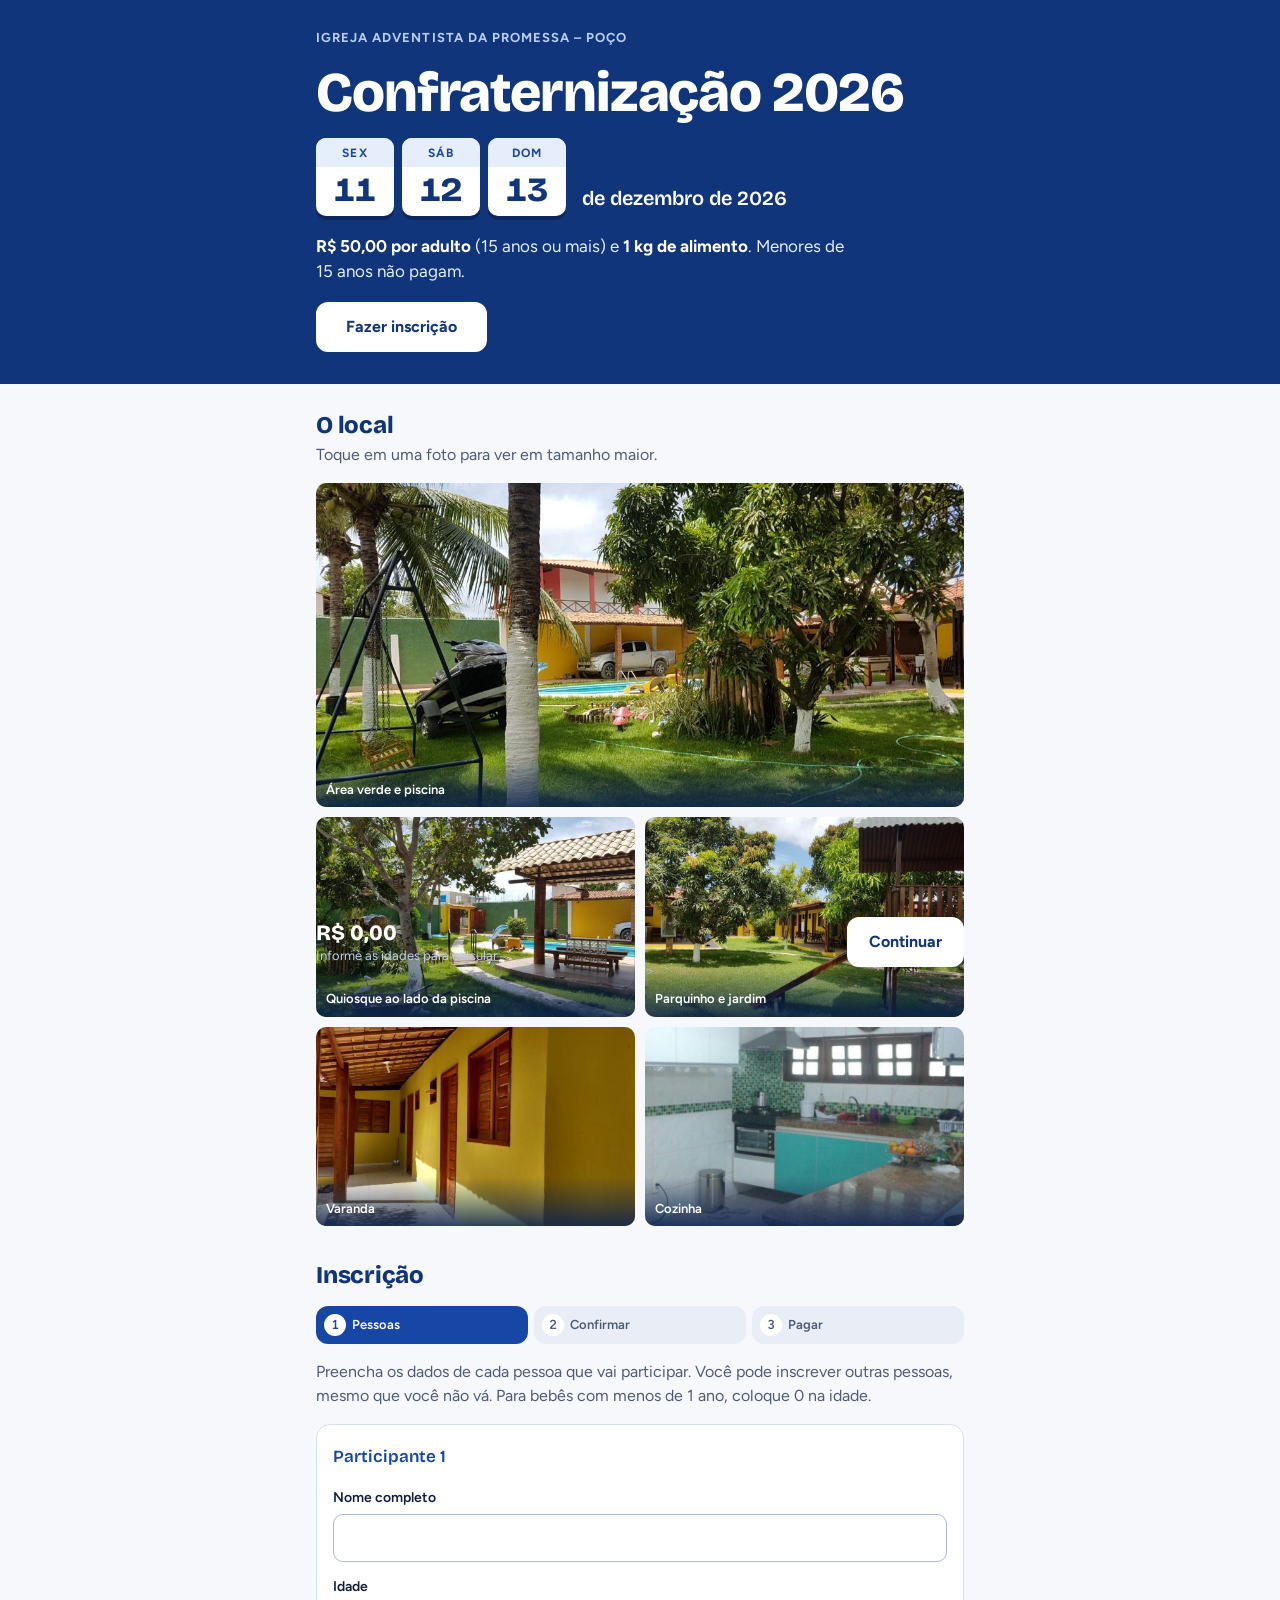
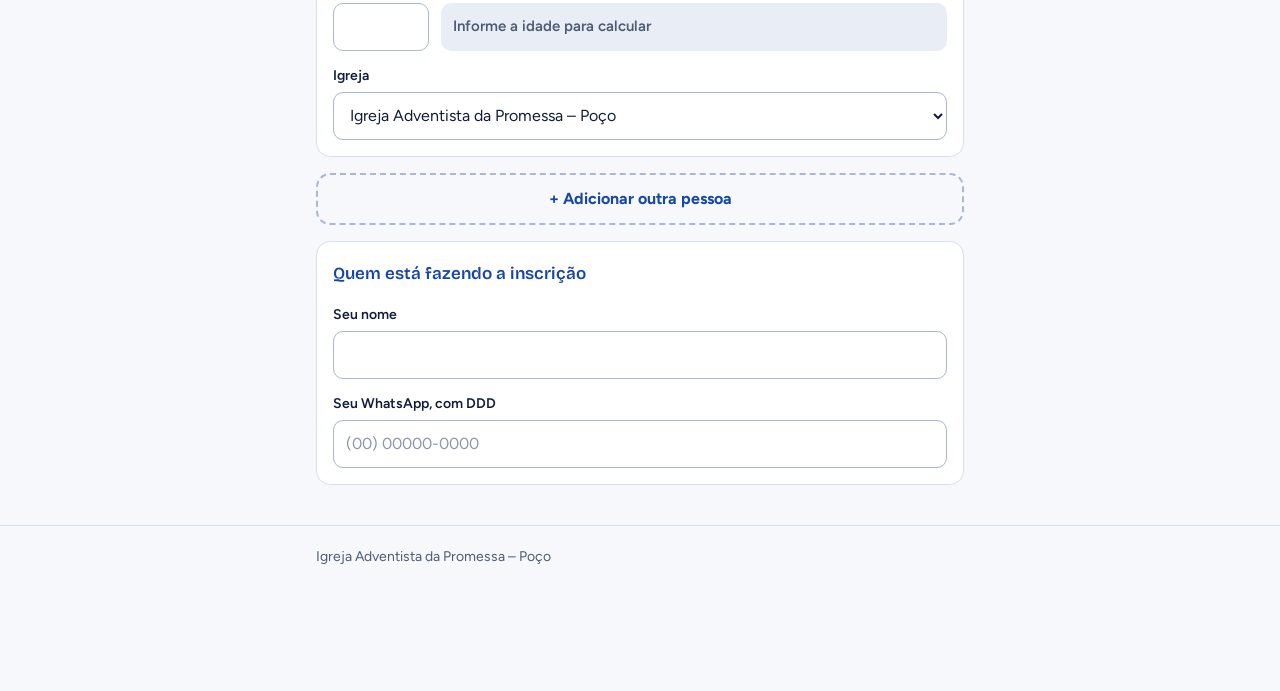
==== site/index.html @ a65f5012 "Página de inscrição da Confraternização 2026 (IAP Poço) Formulário em três etapas (pessoas, confirma" ====
<!doctype html>
<html lang="pt-BR">
<head>
  <meta charset="utf-8">
  <meta name="viewport" content="width=device-width, initial-scale=1, viewport-fit=cover">
  <meta name="format-detection" content="telephone=no">
  <title>Inscrição · Confraternização 2026 · IAP Poço</title>
  <meta name="description" content="Inscrição para a confraternização da Igreja Adventista da Promessa – Poço, nos dias 11, 12 e 13 de dezembro de 2026.">
  <meta property="og:title" content="Confraternização 2026 · IAP Poço">
  <meta property="og:description" content="11, 12 e 13 de dezembro. Faça aqui a sua inscrição e a da sua família.">
  <meta property="og:type" content="website">
  <meta name="theme-color" content="#10357a">
  <link rel="icon" href="data:image/svg+xml,%3Csvg xmlns='http://www.w3.org/2000/svg' viewBox='0 0 64 64'%3E%3Crect width='64' height='64' rx='14' fill='%2310357a'/%3E%3Crect x='14' y='17' width='36' height='33' rx='5' fill='%23fff'/%3E%3Crect x='14' y='17' width='36' height='10' rx='4' fill='%23b9cdf2'/%3E%3Crect x='22' y='11' width='5' height='11' rx='2.5' fill='%23fff'/%3E%3Crect x='37' y='11' width='5' height='11' rx='2.5' fill='%23fff'/%3E%3C/svg%3E">
  <link rel="preconnect" href="https://fonts.googleapis.com">
  <link rel="preconnect" href="https://fonts.gstatic.com" crossorigin>
  <link rel="stylesheet" href="https://fonts.googleapis.com/css2?family=Bricolage+Grotesque:opsz,wght@12..96,600;12..96,800&family=Figtree:wght@400;600;700&display=swap">
  <link rel="stylesheet" href="estilo.css">
</head>
<body>
  <header class="topo">
    <div class="dentro">
      <p class="topo-igreja" id="topo-igreja">Igreja Adventista da Promessa – Poço</p>
      <h1 id="topo-nome">Confraternização 2026</h1>
      <div class="datas">
        <ol class="dias" id="dias" aria-label="Dias do evento">
          <li class="dia"><span class="dia-semana">sex</span><span class="dia-numero">11</span></li>
          <li class="dia"><span class="dia-semana">sáb</span><span class="dia-numero">12</span></li>
          <li class="dia"><span class="dia-semana">dom</span><span class="dia-numero">13</span></li>
        </ol>
        <p class="datas-mes" id="datas-mes">de dezembro de 2026</p>
      </div>
      <p class="topo-local" id="topo-local" hidden></p>
      <p class="topo-regra" id="topo-regra">
        <strong>R$ 50,00 por adulto</strong> (15 anos ou mais) e <strong>1 kg de alimento</strong>.
        Menores de 15 anos não pagam.
      </p>
      <a class="botao" id="ir-inscricao" href="#inscricao">Fazer inscrição</a>
    </div>
  </header>

  <main class="dentro">
    <section class="secao" id="secao-fotos" aria-labelledby="titulo-fotos" hidden>
      <div class="secao-topo">
        <h2 class="secao-titulo" id="titulo-fotos">O local</h2>
        <p class="apoio">Toque em uma foto para ver em tamanho maior.</p>
      </div>
      <div class="fotos" id="fotos"></div>
    </section>

    <section class="secao" id="inscricao" aria-labelledby="titulo-inscricao">
      <h2 class="secao-titulo" id="titulo-inscricao" tabindex="-1">Inscrição</h2>

      <ol class="etapas" aria-label="Etapas da inscrição">
        <li id="etapa-ind-1" aria-current="step"><span class="num">1</span> Pessoas</li>
        <li id="etapa-ind-2"><span class="num">2</span> Confirmar</li>
        <li id="etapa-ind-3"><span class="num">3</span> Pagar</li>
      </ol>

      <!-- Etapa 1: quem vai -->
      <form id="etapa-1" class="secao" novalidate>
        <p class="apoio">
          Preencha os dados de cada pessoa que vai participar. Você pode inscrever outras pessoas,
          mesmo que você não vá. Para bebês com menos de 1 ano, coloque 0 na idade.
        </p>

        <ol class="pessoas" id="pessoas"></ol>

        <button type="button" class="adicionar" id="adicionar">+ Adicionar outra pessoa</button>

        <div class="pessoa" role="group" aria-labelledby="titulo-responsavel">
          <div class="pessoa-topo">
            <h3 class="pessoa-titulo" id="titulo-responsavel">Quem está fazendo a inscrição</h3>
          </div>
          <div class="campo">
            <label for="responsavel">Seu nome</label>
            <input id="responsavel" type="text" autocomplete="name" autocapitalize="words" maxlength="80" enterkeyhint="next">
            <p class="erro" id="responsavel-erro" hidden></p>
          </div>
          <div class="campo">
            <label for="telefone">Seu WhatsApp, com DDD</label>
            <input id="telefone" type="tel" inputmode="tel" autocomplete="tel-national" maxlength="16" placeholder="(00) 00000-0000" enterkeyhint="go">
            <p class="erro" id="telefone-erro" hidden></p>
          </div>
        </div>
      </form>

      <!-- Etapa 2: conferir e confirmar -->
      <div id="etapa-2" class="secao" hidden>
        <p class="apoio">Confira os dados. Depois de confirmar, aparece o Pix para o pagamento.</p>
        <div class="resumo">
          <ol id="resumo-lista"></ol>
          <div class="resumo-total">
            <span class="resumo-total-rotulo">Total a pagar</span>
            <span class="resumo-total-valor" id="resumo-total"></span>
            <span class="resumo-total-detalhe" id="resumo-total-detalhe"></span>
          </div>
        </div>
        <p class="resumo-contato" id="resumo-contato"></p>
        <p class="aviso aviso-erro" id="envio-erro" role="alert" hidden></p>
        <button type="button" class="botao botao-largo" id="confirmar">Confirmar inscrição</button>
        <div class="acoes">
          <button type="button" class="botao-texto" id="voltar">Voltar e corrigir</button>
        </div>
      </div>

      <!-- Etapa 3: pagamento -->
      <div id="etapa-3" class="secao" hidden>
        <div class="confirmado" role="status">
          <p class="confirmado-titulo">
            <svg viewBox="0 0 24 24" aria-hidden="true"><circle class="icone-fundo" cx="12" cy="12" r="12"/><path class="icone-traco" d="M7 12.5l3.2 3.2L17 9"/></svg>
            Inscrição recebida
          </p>
          <p class="confirmado-codigo">Código da inscrição <strong class="codigo-inscricao" id="codigo-inscricao"></strong></p>
          <p class="confirmado-texto" id="confirmado-texto"></p>
          <p class="confirmado-nota">Precisa corrigir algum dado? Fale com a organização e informe o código.</p>
        </div>

        <div class="pix" id="pix" hidden>
          <h3>Pagamento por Pix</h3>
          <p class="pix-valor" id="pix-valor"></p>

          <p class="aviso" id="pix-pendente" hidden>
            A chave Pix ainda não foi cadastrada nesta página. Combine o pagamento com a organização.
          </p>

          <div class="pix-corpo" id="pix-corpo">
            <div class="pix-copiar">
              <button type="button" class="botao botao-largo" id="copiar-codigo">Copiar código Pix</button>
              <p class="pix-dica">No app do seu banco, escolha <strong>Pix Copia e Cola</strong> e cole o código.</p>
              <p class="codigo" id="pix-codigo" aria-label="Código Pix copia e cola"></p>
            </div>
            <div class="pix-qr-bloco">
              <p class="pix-rotulo">
                <span class="so-celular">Vai pagar por outro aparelho? Use o QR Code</span>
                <span class="so-computador">Escaneie com o app do banco</span>
              </p>
              <div class="pix-qr" id="pix-qr"></div>
            </div>
            <div class="pix-chave-bloco">
              <p class="pix-rotulo" id="pix-chave-rotulo">Ou use a chave</p>
              <div class="pix-chave">
                <span class="pix-chave-valor" id="pix-chave"></span>
                <button type="button" class="botao botao-claro" id="copiar-chave">Copiar chave</button>
              </div>
              <p class="apoio" id="pix-favorecido"></p>
            </div>
          </div>
        </div>

        <div class="enviar" id="enviar">
          <h3 id="enviar-titulo">Envie o comprovante</h3>
          <p class="apoio" id="enviar-texto"></p>
          <a class="botao botao-largo" id="enviar-whatsapp" target="_blank" rel="noopener" hidden>Enviar comprovante pelo WhatsApp</a>
          <button type="button" class="botao botao-claro botao-largo" id="copiar-resumo">Copiar resumo da inscrição</button>
          <pre class="codigo" id="resumo-texto" aria-label="Resumo da inscrição" hidden></pre>
        </div>

        <div class="levar" id="levar" hidden>
          <h3>Alimento para levar</h3>
          <ul id="levar-lista"></ul>
        </div>

        <div class="acoes">
          <button type="button" class="botao-texto" id="nova">Fazer outra inscrição</button>
        </div>
      </div>
    </section>
  </main>

  <footer class="rodape">
    <div class="dentro" id="rodape-texto">Igreja Adventista da Promessa – Poço</div>
  </footer>

  <!-- Barra fixa com o total (etapa 1) -->
  <div class="barra fora" id="barra">
    <div class="dentro">
      <div class="barra-texto" aria-live="polite">
        <span class="barra-total" id="barra-total">R$ 0,00</span>
        <span class="barra-detalhe" id="barra-detalhe">Informe as idades para calcular</span>
      </div>
      <button type="submit" form="etapa-1" class="botao" id="continuar">Continuar</button>
    </div>
  </div>

  <!-- Fotos em tela cheia -->
  <dialog class="visor" id="visor" aria-label="Fotos do local">
    <figure class="visor-foto">
      <img id="visor-img" alt="">
      <figcaption id="visor-legenda"></figcaption>
    </figure>
    <button type="button" class="visor-botao visor-fechar" id="visor-fechar" aria-label="Fechar fotos">
      <svg viewBox="0 0 24 24" aria-hidden="true"><path d="M6 6l12 12M18 6L6 18"/></svg>
    </button>
    <button type="button" class="visor-botao visor-ant" id="visor-ant" aria-label="Foto anterior">
      <svg viewBox="0 0 24 24" aria-hidden="true"><path d="M15 5l-7 7 7 7"/></svg>
    </button>
    <button type="button" class="visor-botao visor-prox" id="visor-prox" aria-label="Próxima foto">
      <svg viewBox="0 0 24 24" aria-hidden="true"><path d="M9 5l7 7-7 7"/></svg>
    </button>
  </dialog>

  <script src="vendor/qrcode.min.js"></script>
  <script src="config.js"></script>
  <script src="pix.js"></script>
  <script src="app.js"></script>
</body>
</html>
---- site/estilo.css ----
:root {
  /* Layout: faixa azul no topo com as datas em folhinhas de calendário brancas;
     abaixo, uma coluna única (até 680px) sobre fundo branco; barra do total fixa no rodapé. */
  --azul: #1747a6; /* azul da igreja: botões e destaques */
  --azul-forte: #10357a; /* faixa do topo, títulos e botões pressionados */
  --azul-noite: #0a2350; /* barra do total */
  --azul-suave: #b9cdf2; /* texto secundário sobre o azul */
  --azul-claro: #e6eefb; /* fundos de destaque */
  --azul-nevoa: #f2f6fd; /* fundo leve ao tocar ou passar o mouse */
  --branco: #ffffff;
  --fundo: #f6f8fc;
  --tinta: #0f1d38;
  --tinta-suave: #4d5b75;
  --neutro: #e9eef6;
  --linha: #d6dfee;
  --linha-forte: #a9b8d1;
  --foco: #3d7bea;
  --erro: #b42318;
  --erro-fundo: #fdecea;
  --aviso: #6b4e00;
  --aviso-fundo: #fff4d6;

  --fonte-titulo: 'Bricolage Grotesque', 'Trebuchet MS', system-ui, sans-serif;
  --fonte-texto: 'Figtree', system-ui, -apple-system, 'Segoe UI', Roboto, sans-serif;
  --fonte-codigo: ui-monospace, 'SFMono-Regular', Menlo, Consolas, monospace;

  --coluna: 680px;
  --raio: 14px;
  --gutter-esq: max(16px, env(safe-area-inset-left, 0px));
  --gutter-dir: max(16px, env(safe-area-inset-right, 0px));
  color-scheme: light;
}

*,
*::before,
*::after {
  box-sizing: border-box;
}

html {
  -webkit-text-size-adjust: 100%;
  scroll-padding-top: 16px;
}

/* Com a barra do total na tela, o campo em foco não fica escondido atrás dela */
html.com-barra {
  scroll-padding-bottom: calc(110px + env(safe-area-inset-bottom, 0px));
}

body {
  margin: 0;
  background: var(--fundo);
  color: var(--tinta);
  font: 400 16px/1.5 var(--fonte-texto);
}

html.com-barra body {
  padding-bottom: calc(96px + env(safe-area-inset-bottom, 0px));
}

body.visor-aberto {
  overflow: hidden;
}

[hidden] {
  display: none !important;
}

h1,
h2,
h3,
p,
ul,
ol,
figure {
  margin: 0;
}

ul,
ol {
  padding: 0;
  list-style: none;
}

img {
  max-width: 100%;
  display: block;
}

button,
input,
select,
textarea {
  font: inherit;
  color: inherit;
}

/* No celular: sem o realce cinza do toque (os botões têm o próprio estado pressionado)
   e sem zoom acidental em toques duplos */
button,
a {
  -webkit-tap-highlight-color: transparent;
  touch-action: manipulation;
}

:focus-visible {
  outline: 3px solid var(--foco);
  outline-offset: 2px;
}

.dentro {
  max-width: var(--coluna);
  margin-inline: auto;
  padding-left: var(--gutter-esq);
  padding-right: var(--gutter-dir);
}

/* ---------- Topo ---------- */

.topo {
  background: var(--azul-forte);
  color: var(--branco);
}

.topo .dentro {
  padding-block: 28px 32px;
  display: flex;
  flex-direction: column;
  gap: 18px;
}

.topo-igreja {
  font-size: 0.8125rem;
  font-weight: 700;
  letter-spacing: 0.08em;
  text-transform: uppercase;
  color: var(--azul-suave);
}

.topo h1 {
  font-family: var(--fonte-titulo);
  font-weight: 800;
  font-size: clamp(2.25rem, 9vw, 3.5rem);
  line-height: 0.98;
  letter-spacing: -0.02em;
  text-wrap: balance;
}

.datas {
  display: flex;
  flex-wrap: wrap;
  align-items: flex-end;
  gap: 10px 16px;
}

.dias {
  display: flex;
  gap: 8px;
}

/* Cada dia é uma folhinha de calendário */
.dia {
  width: 78px;
  overflow: hidden;
  text-align: center;
  background: var(--branco);
  border-radius: 10px;
  box-shadow: 0 4px 0 rgb(4 16 40 / 0.35);
}

.dia-semana {
  display: block;
  padding: 6px 0 5px;
  background: var(--azul-claro);
  color: var(--azul);
  font-size: 0.75rem;
  font-weight: 700;
  letter-spacing: 0.1em;
  text-transform: uppercase;
}

.dia-numero {
  display: block;
  padding: 6px 0 9px;
  color: var(--azul-forte);
  font-family: var(--fonte-titulo);
  font-weight: 800;
  font-size: 2.125rem;
  line-height: 1;
  font-variant-numeric: tabular-nums;
}

.datas-mes {
  font-family: var(--fonte-titulo);
  font-weight: 600;
  font-size: 1.25rem;
  line-height: 1.2;
  padding-bottom: 6px;
}

.topo-local {
  font-weight: 600;
}

.topo-regra {
  max-width: 34rem;
  font-size: 1.0625rem;
  line-height: 1.45;
  color: var(--azul-claro);
}

.topo-regra strong {
  font-weight: 700;
  color: var(--branco);
}

/* ---------- Conteúdo ---------- */

main {
  padding-block: 28px 40px;
  display: flex;
  flex-direction: column;
  gap: 36px;
}

.secao-titulo {
  font-family: var(--fonte-titulo);
  font-weight: 800;
  font-size: 1.5rem;
  line-height: 1.15;
  letter-spacing: -0.01em;
  color: var(--azul-forte);
}

/* O título recebe o foco ao trocar de etapa; não precisa de contorno */
.secao-titulo:focus {
  outline: none;
}

.secao {
  display: flex;
  flex-direction: column;
  gap: 16px;
}

.secao-topo {
  display: flex;
  flex-direction: column;
  gap: 4px;
}

.apoio {
  color: var(--tinta-suave);
}

/* ---------- Fotos do local ---------- */

.fotos {
  display: grid;
  grid-template-columns: repeat(2, minmax(0, 1fr));
  gap: 10px;
}

.foto {
  position: relative;
  overflow: hidden;
  border-radius: 10px;
  background: var(--neutro);
  aspect-ratio: 16 / 10;
}

.foto-abrir {
  display: block;
  width: 100%;
  height: 100%;
  padding: 0;
  border: 0;
  background: none;
  cursor: zoom-in;
}

.foto-abrir:focus-visible {
  outline-offset: -3px;
}

.foto img {
  width: 100%;
  height: 100%;
  object-fit: cover;
}

.foto figcaption {
  position: absolute;
  inset: auto 0 0 0;
  padding: 22px 10px 8px;
  font-size: 0.8125rem;
  font-weight: 600;
  color: var(--branco);
  background: linear-gradient(180deg, rgb(10 35 80 / 0), rgb(10 35 80 / 0.85));
  pointer-events: none;
}

/* Com número ímpar de fotos, a primeira ocupa a linha inteira */
@media (min-width: 481px) {
  .fotos .foto:first-child:nth-last-child(odd) {
    grid-column: 1 / -1;
    aspect-ratio: 16 / 8;
  }
}

/* No celular as fotos viram uma faixa que se arrasta de ponta a ponta da tela */
@media (max-width: 480px) {
  .fotos {
    grid-template-columns: none;
    grid-auto-flow: column;
    grid-auto-columns: 84%;
    overflow-x: auto;
    overscroll-behavior-x: contain;
    scroll-snap-type: x mandatory;
    scroll-padding-inline: var(--gutter-esq) var(--gutter-dir);
    margin-left: calc(-1 * var(--gutter-esq));
    margin-right: calc(-1 * var(--gutter-dir));
    padding: 0 var(--gutter-dir) 6px var(--gutter-esq);
    scrollbar-width: none;
  }
  .fotos::-webkit-scrollbar {
    display: none;
  }
  .foto {
    scroll-snap-align: start;
  }
}

/* ---------- Visor de fotos (tela cheia) ---------- */

.visor {
  width: 100%;
  height: 100%;
  max-width: none;
  max-height: none;
  margin: 0;
  padding: 0;
  border: 0;
  background: rgb(6 18 44);
  color: var(--branco);
  overscroll-behavior: contain;
}

.visor[open] {
  display: flex;
  align-items: center;
  justify-content: center;
}

.visor::backdrop {
  background: rgb(6 18 44 / 0.6);
}

.visor-foto {
  display: flex;
  flex-direction: column;
  align-items: center;
  gap: 12px;
  width: 100%;
  max-width: 1100px;
  padding: 72px var(--gutter-dir) 24px var(--gutter-esq);
}

.visor-foto img {
  max-height: calc(100vh - 170px);
  max-height: calc(100dvh - 170px);
  object-fit: contain;
  border-radius: 8px;
}

.visor-foto figcaption {
  font-weight: 600;
  text-align: center;
}

.visor-botao {
  position: absolute;
  width: 48px;
  height: 48px;
  display: grid;
  place-items: center;
  padding: 0;
  border: 0;
  border-radius: 50%;
  background: rgb(255 255 255 / 0.14);
  color: var(--branco);
  cursor: pointer;
}

.visor-botao:hover,
.visor-botao:active {
  background: rgb(255 255 255 / 0.26);
}

.visor-botao svg {
  width: 24px;
  height: 24px;
  fill: none;
  stroke: currentColor;
  stroke-width: 2.5;
  stroke-linecap: round;
  stroke-linejoin: round;
}

.visor-fechar {
  top: max(12px, env(safe-area-inset-top, 0px));
  right: max(12px, env(safe-area-inset-right, 0px));
}

.visor-ant,
.visor-prox {
  top: 50%;
  transform: translateY(-50%);
}

.visor-ant {
  left: max(12px, env(safe-area-inset-left, 0px));
}

.visor-prox {
  right: max(12px, env(safe-area-inset-right, 0px));
}

/* No celular as setas ficam embaixo, para não cobrir a foto */
@media (max-width: 700px) {
  .visor-foto {
    padding-bottom: 96px;
  }
  .visor-ant,
  .visor-prox {
    top: auto;
    bottom: max(20px, env(safe-area-inset-bottom, 0px));
    transform: none;
  }
  .visor-ant {
    left: calc(50% - 60px);
  }
  .visor-prox {
    right: calc(50% - 60px);
  }
}

/* ---------- Etapas ---------- */

.etapas {
  display: flex;
  gap: 6px;
  font-size: 0.8125rem;
  font-weight: 600;
  color: var(--tinta-suave);
}

.etapas li {
  flex: 1;
  min-width: 0;
  display: flex;
  align-items: center;
  gap: 6px;
  padding: 8px;
  border-radius: 12px;
  line-height: 1.2;
  white-space: nowrap;
  background: var(--neutro);
}

.etapas .num {
  flex: none;
  width: 22px;
  height: 22px;
  display: grid;
  place-items: center;
  border-radius: 50%;
  background: var(--branco);
  font-variant-numeric: tabular-nums;
}

.etapas [aria-current='step'] {
  background: var(--azul);
  color: var(--branco);
}

.etapas [aria-current='step'] .num {
  color: var(--azul);
}

/* Em telas muito estreitas os nomes das etapas precisam do espaço inteiro */
@media (max-width: 359px) {
  .etapas .num {
    display: none;
  }
  .etapas li {
    justify-content: center;
  }
}

/* ---------- Participantes ---------- */

.pessoas {
  display: flex;
  flex-direction: column;
  gap: 12px;
}

.pessoa {
  background: var(--branco);
  border: 1px solid var(--linha);
  border-radius: var(--raio);
  padding: 16px;
  display: flex;
  flex-direction: column;
  gap: 14px;
}

.pessoa-topo {
  display: flex;
  align-items: center;
  justify-content: space-between;
  gap: 12px;
  min-height: 32px;
}

.pessoa-titulo {
  font-family: var(--fonte-titulo);
  font-weight: 600;
  font-size: 1.0625rem;
  line-height: 1.25;
  color: var(--azul);
}

.remover {
  min-height: 40px;
  border: 0;
  background: none;
  padding: 8px 10px;
  margin-right: -10px;
  border-radius: 8px;
  font-size: 0.875rem;
  font-weight: 600;
  color: var(--erro);
  cursor: pointer;
}

.remover:hover,
.remover:active {
  background: var(--erro-fundo);
}

.campo {
  display: flex;
  flex-direction: column;
  gap: 6px;
  min-width: 0;
}

.campo label {
  font-size: 0.875rem;
  font-weight: 600;
}

.campo input,
.campo select {
  width: 100%;
  min-height: 48px;
  padding: 10px 12px;
  background: var(--branco);
  border: 1.5px solid var(--linha-forte);
  border-radius: 10px;
}

.campo input:focus,
.campo select:focus {
  border-color: var(--azul);
}

.campo select {
  text-overflow: ellipsis;
}

.campo input::placeholder {
  color: #8a96ab;
}

.campo [aria-invalid='true'] {
  border-color: var(--erro);
  background: var(--erro-fundo);
}

.erro {
  font-size: 0.875rem;
  font-weight: 600;
  color: var(--erro);
}

.linha-idade {
  display: flex;
  align-items: flex-end;
  gap: 12px;
}

.linha-idade .campo {
  flex: 0 0 96px;
}

.situacao {
  flex: 1;
  min-width: 0;
  min-height: 48px;
  display: flex;
  align-items: center;
  padding: 8px 12px;
  border-radius: 10px;
  font-size: 0.9375rem;
  font-weight: 600;
  line-height: 1.3;
  background: var(--neutro);
  color: var(--tinta-suave);
}

.situacao[data-tipo='adulto'] {
  background: var(--azul-claro);
  color: var(--azul-forte);
}

.situacao[data-tipo='menor'] {
  color: var(--tinta);
}

.adicionar {
  width: 100%;
  min-height: 52px;
  border: 2px dashed var(--linha-forte);
  border-radius: var(--raio);
  background: none;
  font-weight: 700;
  color: var(--azul);
  cursor: pointer;
}

.adicionar:hover,
.adicionar:active {
  border-color: var(--azul);
  background: var(--azul-nevoa);
}

/* ---------- Botões ---------- */

.botao {
  display: inline-flex;
  align-items: center;
  justify-content: center;
  gap: 8px;
  min-height: 50px;
  padding: 12px 20px;
  border: 2px solid var(--azul);
  border-radius: 12px;
  background: var(--azul);
  color: var(--branco);
  font-weight: 700;
  line-height: 1.25;
  text-align: center;
  text-decoration: none;
  cursor: pointer;
}

.botao:hover,
.botao:active {
  background: var(--azul-forte);
  border-color: var(--azul-forte);
}

.botao:disabled {
  opacity: 0.75;
  cursor: progress;
}

.botao-claro {
  background: var(--branco);
  color: var(--azul);
}

.botao-claro:hover,
.botao-claro:active {
  background: var(--azul-nevoa);
  border-color: var(--azul);
}

.botao-largo {
  width: 100%;
}

.botao-texto {
  min-height: 44px;
  border: 0;
  background: none;
  padding: 10px 4px;
  font-weight: 700;
  color: var(--azul);
  text-decoration: underline;
  text-underline-offset: 3px;
  cursor: pointer;
}

.botao-texto:disabled {
  opacity: 0.5;
  cursor: default;
}

/* Botão do topo: branco sobre o azul */
.topo .botao {
  align-self: flex-start;
  padding-inline: 28px;
  background: var(--branco);
  border-color: var(--branco);
  color: var(--azul-forte);
}

.topo .botao:hover,
.topo .botao:active {
  background: var(--azul-claro);
  border-color: var(--azul-claro);
}

@media (max-width: 480px) {
  .topo .botao {
    align-self: stretch;
  }
}

/* ---------- Barra do total ---------- */

.barra {
  position: fixed;
  inset: auto 0 0 0;
  z-index: 5;
  background: var(--azul-noite);
  color: var(--branco);
  padding-bottom: env(safe-area-inset-bottom, 0px);
  box-shadow: 0 -6px 18px rgb(10 35 80 / 0.2);
}

/* Fora da tela enquanto a pessoa vê o topo e as fotos, ou digita no celular */
.barra.fora {
  transform: translateY(110%);
  visibility: hidden;
}

@media (prefers-reduced-motion: no-preference) {
  .barra {
    transition: transform 0.25s ease, visibility 0s;
  }
  .barra.fora {
    transition: transform 0.25s ease, visibility 0s linear 0.25s;
  }
}

.barra .dentro {
  padding-block: 10px;
  display: flex;
  align-items: center;
  justify-content: space-between;
  gap: 12px;
}

.barra-texto {
  min-width: 0;
  line-height: 1.25;
}

.barra-total {
  display: block;
  font-family: var(--fonte-titulo);
  font-weight: 800;
  font-size: 1.375rem;
  font-variant-numeric: tabular-nums;
}

.barra-detalhe {
  display: block;
  font-size: 0.8125rem;
  color: var(--azul-suave);
}

.barra .botao {
  flex: none;
  background: var(--branco);
  border-color: var(--branco);
  color: var(--azul-forte);
}

.barra .botao:hover,
.barra .botao:active {
  background: var(--azul-claro);
  border-color: var(--azul-claro);
}

/* ---------- Resumo (etapa 2) ---------- */

.resumo {
  background: var(--branco);
  border: 1px solid var(--linha);
  border-radius: var(--raio);
  overflow: hidden;
}

.resumo-item {
  display: grid;
  grid-template-columns: minmax(0, 1fr) auto;
  gap: 2px 12px;
  padding: 14px 16px;
  border-bottom: 1px solid var(--linha);
}

.resumo-nome {
  font-weight: 700;
  overflow-wrap: anywhere;
}

.resumo-valor {
  font-weight: 700;
  font-variant-numeric: tabular-nums;
  text-align: right;
  white-space: nowrap;
}

.resumo-detalhe {
  grid-column: 1 / -1;
  font-size: 0.9375rem;
  color: var(--tinta-suave);
  overflow-wrap: anywhere;
}

.resumo-alimento {
  grid-column: 1 / -1;
  font-size: 0.9375rem;
  font-weight: 600;
  color: var(--azul);
}

.resumo-total {
  display: grid;
  grid-template-columns: minmax(0, 1fr) auto;
  align-items: baseline;
  gap: 2px 12px;
  padding: 16px;
  background: var(--azul-claro);
  color: var(--azul-forte);
}

.resumo-total-rotulo {
  font-weight: 700;
}

.resumo-total-valor {
  font-family: var(--fonte-titulo);
  font-weight: 800;
  font-size: 1.75rem;
  line-height: 1;
  font-variant-numeric: tabular-nums;
}

.resumo-total-detalhe {
  grid-column: 1 / -1;
  font-size: 0.9375rem;
}

.resumo-contato {
  font-size: 0.9375rem;
  color: var(--tinta-suave);
  overflow-wrap: anywhere;
}

/* ---------- Inscrição recebida (etapa 3) ---------- */

.confirmado {
  display: flex;
  flex-direction: column;
  gap: 10px;
  padding: 18px 16px;
  border-radius: var(--raio);
  background: var(--azul);
  color: var(--branco);
}

.confirmado-titulo {
  display: flex;
  align-items: center;
  gap: 10px;
  font-family: var(--fonte-titulo);
  font-weight: 800;
  font-size: 1.375rem;
  line-height: 1.2;
}

.confirmado-titulo svg {
  flex: none;
  width: 30px;
  height: 30px;
}

.icone-fundo {
  fill: var(--branco);
}

.icone-traco {
  fill: none;
  stroke: var(--azul);
  stroke-width: 2.6;
  stroke-linecap: round;
  stroke-linejoin: round;
}

.confirmado-codigo {
  display: flex;
  flex-wrap: wrap;
  align-items: center;
  gap: 6px 10px;
  font-weight: 600;
}

.codigo-inscricao {
  padding: 4px 12px;
  border-radius: 8px;
  background: var(--branco);
  color: var(--azul-forte);
  font-family: var(--fonte-codigo);
  font-size: 1.25rem;
  font-weight: 700;
  letter-spacing: 0.12em;
}

.confirmado-texto {
  color: var(--azul-claro);
}

.confirmado-nota {
  font-size: 0.875rem;
  color: var(--azul-suave);
}

.levar {
  background: var(--branco);
  border: 1px solid var(--linha);
  border-radius: var(--raio);
  padding: 16px;
  display: flex;
  flex-direction: column;
  gap: 10px;
}

.levar h3,
.pix h3,
.enviar h3 {
  font-family: var(--fonte-titulo);
  font-weight: 600;
  font-size: 1.1875rem;
  line-height: 1.2;
  color: var(--azul-forte);
}

.levar ul {
  display: flex;
  flex-direction: column;
  gap: 6px;
}

.levar li {
  display: flex;
  justify-content: space-between;
  gap: 12px;
}

.levar li span:first-child {
  font-weight: 700;
}

.levar li span:last-child {
  color: var(--tinta-suave);
  text-align: right;
  overflow-wrap: anywhere;
}

/* ---------- Pix ---------- */

.pix {
  background: var(--branco);
  border: 2px solid var(--azul);
  border-radius: var(--raio);
  padding: 16px;
  display: flex;
  flex-direction: column;
  gap: 14px;
}

.pix-valor {
  font-weight: 700;
  color: var(--azul);
}

/* No celular, copiar o código vem primeiro: ninguém escaneia a própria tela */
.pix-corpo {
  display: grid;
  gap: 20px;
  grid-template-columns: minmax(0, 1fr);
  grid-template-areas: 'copiar' 'qr' 'chave';
}

.pix-copiar {
  grid-area: copiar;
  display: flex;
  flex-direction: column;
  gap: 10px;
  min-width: 0;
}

.pix-dica {
  font-size: 0.9375rem;
  color: var(--tinta-suave);
}

.pix-qr-bloco {
  grid-area: qr;
  display: flex;
  flex-direction: column;
  align-items: center;
  gap: 8px;
  padding-top: 16px;
  border-top: 1px dashed var(--linha-forte);
}

.pix-qr {
  width: 188px;
  max-width: 100%;
  padding: 6px;
  background: var(--branco);
  border: 1px solid var(--linha);
  border-radius: 10px;
}

.pix-qr svg {
  display: block;
  width: 100%;
  height: auto;
}

.pix-chave-bloco {
  grid-area: chave;
  display: flex;
  flex-direction: column;
  gap: 6px;
  min-width: 0;
  padding-top: 16px;
  border-top: 1px dashed var(--linha-forte);
}

.pix-rotulo {
  font-size: 0.875rem;
  font-weight: 600;
  text-align: center;
  text-wrap: balance;
}

.pix-chave-bloco .pix-rotulo {
  text-align: left;
}

.so-computador {
  display: none;
}

@media (min-width: 600px) {
  .pix-corpo {
    grid-template-columns: 200px minmax(0, 1fr);
    grid-template-areas: 'qr copiar' 'qr chave';
    align-items: start;
  }
  .pix-qr-bloco {
    padding-top: 0;
    border-top: 0;
  }
  .so-celular {
    display: none;
  }
  .so-computador {
    display: inline;
  }
}

/* Bloco de texto para copiar: cresce com o conteúdo e seleciona tudo de uma vez */
.codigo {
  margin: 0;
  padding: 10px 12px;
  border: 1.5px solid var(--linha-forte);
  border-radius: 10px;
  background: var(--fundo);
  font: 0.8125rem/1.45 var(--fonte-codigo);
  color: var(--tinta-suave);
  word-break: break-all;
  user-select: all;
  -webkit-user-select: all;
}

pre.codigo {
  white-space: pre-wrap;
  word-break: normal;
  overflow-wrap: anywhere;
  color: var(--tinta);
}

.pix-chave {
  display: flex;
  flex-wrap: wrap;
  align-items: center;
  gap: 8px 12px;
}

.pix-chave-valor {
  font-weight: 700;
  overflow-wrap: anywhere;
  user-select: all;
  -webkit-user-select: all;
}

.pix .botao-claro {
  min-height: 44px;
  padding: 6px 14px;
}

.aviso {
  padding: 12px 14px;
  border-radius: 10px;
  background: var(--aviso-fundo);
  color: var(--aviso);
  font-weight: 600;
}

.aviso-erro {
  background: var(--erro-fundo);
  color: var(--erro);
}

/* ---------- Envio ---------- */

.enviar {
  display: flex;
  flex-direction: column;
  gap: 12px;
}

.acoes {
  display: flex;
  flex-wrap: wrap;
  gap: 4px 20px;
  justify-content: space-between;
}

.rodape {
  padding-block: 20px 28px;
  border-top: 1px solid var(--linha);
  font-size: 0.875rem;
  color: var(--tinta-suave);
}

@media (prefers-reduced-motion: no-preference) {
  html {
    scroll-behavior: smooth;
  }
  .botao,
  .adicionar,
  .remover,
  .visor-botao {
    transition: background-color 0.15s, border-color 0.15s;
  }
  .foto img {
    transition: transform 0.3s ease;
  }
  .foto-abrir:hover img {
    transform: scale(1.03);
  }
}
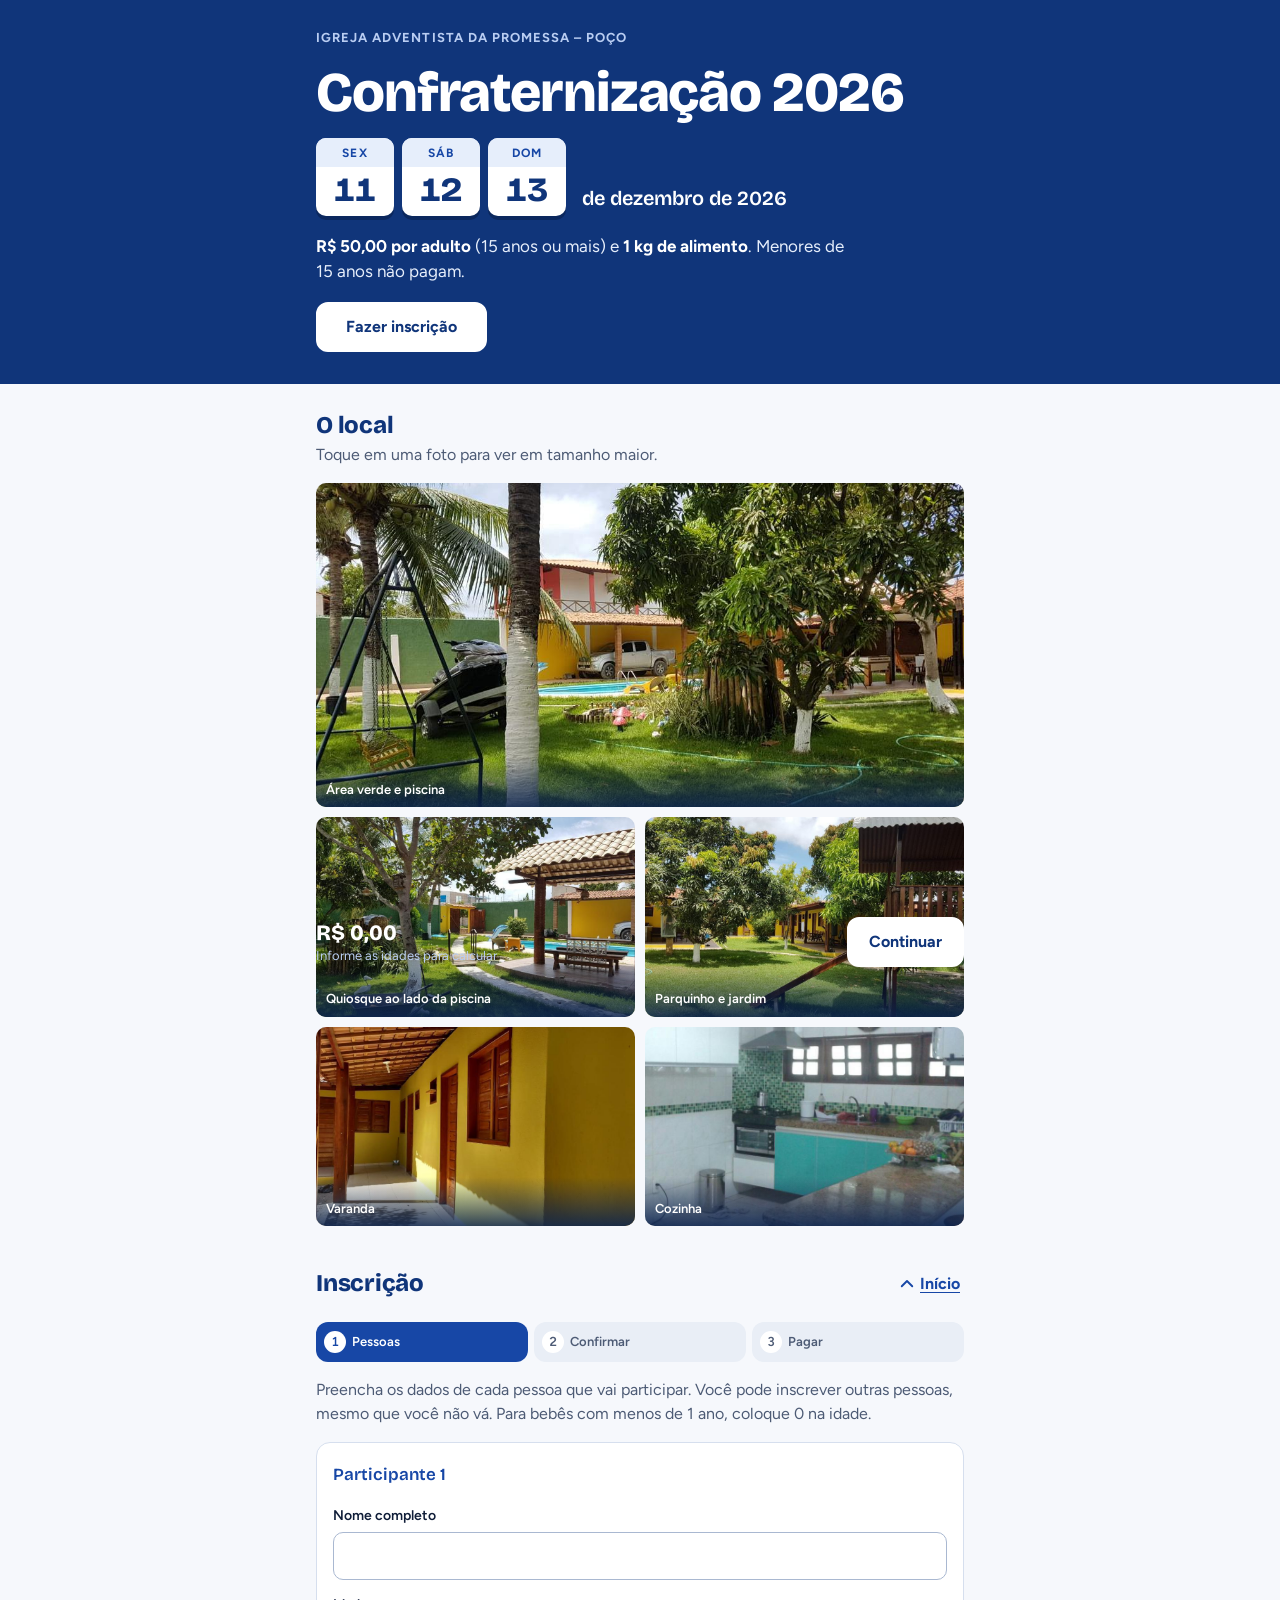
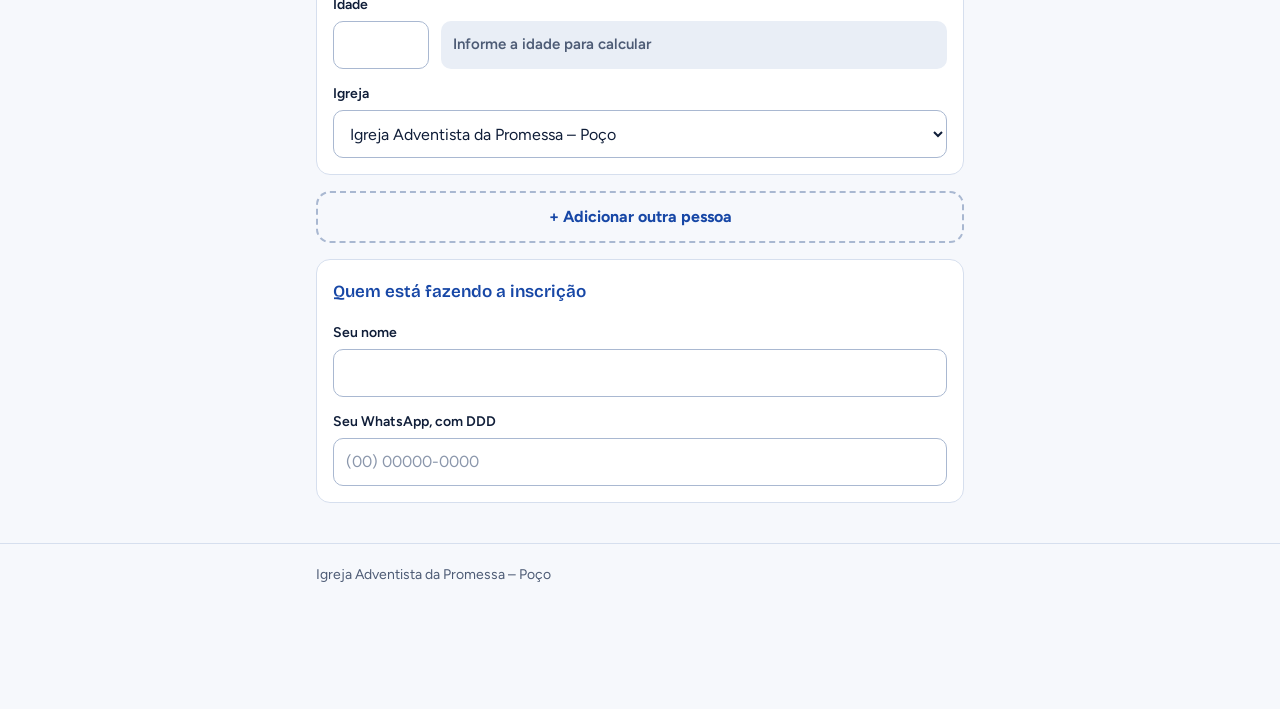
==== commit 596c6ae3: "Navegação entre etapas, correção de inscrição e banners de divulgação - Botão "Voltar" no topo das e" ====
--- a/site/index.html
+++ b/site/index.html
@@ -6,9 +6,20 @@
   <meta name="format-detection" content="telephone=no">
   <title>Inscrição · Confraternização 2026 · IAP Poço</title>
   <meta name="description" content="Inscrição para a confraternização da Igreja Adventista da Promessa – Poço, nos dias 11, 12 e 13 de dezembro de 2026.">
+  <!-- Página divulgada por link: fica fora das buscas do Google -->
+  <meta name="robots" content="noindex">
+  <!-- Prévia quando o link é compartilhado no WhatsApp -->
   <meta property="og:title" content="Confraternização 2026 · IAP Poço">
   <meta property="og:description" content="11, 12 e 13 de dezembro. Faça aqui a sua inscrição e a da sua família.">
   <meta property="og:type" content="website">
+  <meta property="og:locale" content="pt_BR">
+  <meta property="og:url" content="https://inscricao-confra-2026.vercel.app/">
+  <meta property="og:image" content="https://inscricao-confra-2026.vercel.app/compartilhar.jpg">
+  <meta property="og:image:type" content="image/jpeg">
+  <meta property="og:image:width" content="1200">
+  <meta property="og:image:height" content="630">
+  <meta property="og:image:alt" content="Confraternização 2026 da IAP Poço, 11, 12 e 13 de dezembro. Inscrições abertas.">
+  <meta name="twitter:card" content="summary_large_image">
   <meta name="theme-color" content="#10357a">
   <link rel="icon" href="data:image/svg+xml,%3Csvg xmlns='http://www.w3.org/2000/svg' viewBox='0 0 64 64'%3E%3Crect width='64' height='64' rx='14' fill='%2310357a'/%3E%3Crect x='14' y='17' width='36' height='33' rx='5' fill='%23fff'/%3E%3Crect x='14' y='17' width='36' height='10' rx='4' fill='%23b9cdf2'/%3E%3Crect x='22' y='11' width='5' height='11' rx='2.5' fill='%23fff'/%3E%3Crect x='37' y='11' width='5' height='11' rx='2.5' fill='%23fff'/%3E%3C/svg%3E">
   <link rel="preconnect" href="https://fonts.googleapis.com">
@@ -17,7 +28,7 @@
   <link rel="stylesheet" href="estilo.css">
 </head>
 <body>
-  <header class="topo">
+  <header class="topo" id="topo">
     <div class="dentro">
       <p class="topo-igreja" id="topo-igreja">Igreja Adventista da Promessa – Poço</p>
       <h1 id="topo-nome">Confraternização 2026</h1>
@@ -48,16 +59,29 @@
     </section>
 
     <section class="secao" id="inscricao" aria-labelledby="titulo-inscricao">
-      <h2 class="secao-titulo" id="titulo-inscricao" tabindex="-1">Inscrição</h2>
-
+      <div class="secao-cabecalho">
+        <h2 class="secao-titulo" id="titulo-inscricao" tabindex="-1">Inscrição</h2>
+        <a class="botao-texto link-nav" href="#topo" id="ir-inicio">
+          <svg viewBox="0 0 24 24" aria-hidden="true"><path d="M5 15l7-7 7 7"/></svg>
+          Início
+        </a>
+      </div>
+
+      <!-- Etapas anteriores são clicáveis; para avançar, usa-se o botão de cada etapa -->
       <ol class="etapas" aria-label="Etapas da inscrição">
-        <li id="etapa-ind-1" aria-current="step"><span class="num">1</span> Pessoas</li>
-        <li id="etapa-ind-2"><span class="num">2</span> Confirmar</li>
-        <li id="etapa-ind-3"><span class="num">3</span> Pagar</li>
+        <li id="etapa-ind-1" aria-current="step"><button type="button" class="etapa-botao" data-etapa="1" disabled><span class="num">1</span> Pessoas</button></li>
+        <li id="etapa-ind-2"><button type="button" class="etapa-botao" data-etapa="2" disabled><span class="num">2</span> Confirmar</button></li>
+        <li id="etapa-ind-3"><button type="button" class="etapa-botao" data-etapa="3" disabled><span class="num">3</span> Pagar</button></li>
       </ol>
+
+      <button type="button" class="botao-texto link-nav botao-voltar" id="voltar-etapa" hidden>
+        <svg viewBox="0 0 24 24" aria-hidden="true"><path d="M15 5l-7 7 7 7"/></svg>
+        <span id="voltar-etapa-texto">Voltar</span>
+      </button>
 
       <!-- Etapa 1: quem vai -->
       <form id="etapa-1" class="secao" novalidate>
+        <p class="aviso aviso-info" id="aviso-correcao" hidden></p>
         <p class="apoio">
           Preencha os dados de cada pessoa que vai participar. Você pode inscrever outras pessoas,
           mesmo que você não vá. Para bebês com menos de 1 ano, coloque 0 na idade.
@@ -86,7 +110,7 @@
 
       <!-- Etapa 2: conferir e confirmar -->
       <div id="etapa-2" class="secao" hidden>
-        <p class="apoio">Confira os dados. Depois de confirmar, aparece o Pix para o pagamento.</p>
+        <p class="apoio" id="confirmar-intro">Confira os dados. Depois de confirmar, aparece o Pix para o pagamento.</p>
         <div class="resumo">
           <ol id="resumo-lista"></ol>
           <div class="resumo-total">
@@ -100,6 +124,7 @@
         <button type="button" class="botao botao-largo" id="confirmar">Confirmar inscrição</button>
         <div class="acoes">
           <button type="button" class="botao-texto" id="voltar">Voltar e corrigir</button>
+          <button type="button" class="botao-texto" id="desfazer" hidden>Desfazer alterações</button>
         </div>
       </div>
 
@@ -112,7 +137,7 @@
           </p>
           <p class="confirmado-codigo">Código da inscrição <strong class="codigo-inscricao" id="codigo-inscricao"></strong></p>
           <p class="confirmado-texto" id="confirmado-texto"></p>
-          <p class="confirmado-nota">Precisa corrigir algum dado? Fale com a organização e informe o código.</p>
+          <p class="confirmado-nota">Precisa corrigir algum dado? Toque em “Pessoas”, lá em cima, altere e envie a correção.</p>
         </div>
 
         <div class="pix" id="pix" hidden>
--- a/site/estilo.css
+++ b/site/estilo.css
@@ -6,6 +6,7 @@
   --azul-noite: #0a2350; /* barra do total */
   --azul-suave: #b9cdf2; /* texto secundário sobre o azul */
   --azul-claro: #e6eefb; /* fundos de destaque */
+  --azul-claro-forte: #d3e1f8; /* destaque tocado */
   --azul-nevoa: #f2f6fd; /* fundo leve ao tocar ou passar o mouse */
   --branco: #ffffff;
   --fundo: #f6f8fc;
@@ -445,27 +446,84 @@
   }
 }
 
-/* ---------- Etapas ---------- */
+/* ---------- Navegação e etapas ---------- */
+
+.secao-cabecalho {
+  display: flex;
+  align-items: center;
+  justify-content: space-between;
+  gap: 12px;
+}
+
+/* "Início" e "Voltar": texto sublinhado com seta, como os outros botões de texto */
+.link-nav {
+  display: inline-flex;
+  align-items: center;
+  gap: 4px;
+}
+
+.link-nav svg {
+  flex: none;
+  width: 18px;
+  height: 18px;
+  fill: none;
+  stroke: currentColor;
+  stroke-width: 2.5;
+  stroke-linecap: round;
+  stroke-linejoin: round;
+}
+
+.botao-voltar {
+  align-self: flex-start;
+  margin-block: -6px;
+  margin-left: -4px;
+}
 
 .etapas {
   display: flex;
   gap: 6px;
   font-size: 0.8125rem;
   font-weight: 600;
-  color: var(--tinta-suave);
 }
 
 .etapas li {
   flex: 1;
   min-width: 0;
   display: flex;
+}
+
+.etapa-botao {
+  flex: 1;
+  min-width: 0;
+  min-height: 40px;
+  display: flex;
   align-items: center;
   gap: 6px;
   padding: 8px;
+  border: 0;
   border-radius: 12px;
+  background: var(--neutro);
+  color: var(--tinta-suave);
+  font: inherit;
   line-height: 1.2;
   white-space: nowrap;
-  background: var(--neutro);
+  text-align: left;
+  cursor: pointer;
+}
+
+.etapa-botao:disabled {
+  cursor: default;
+}
+
+/* Etapa já feita: dá para voltar tocando nela */
+.etapa-botao:enabled {
+  background: var(--azul-claro);
+  color: var(--azul-forte);
+}
+
+.etapa-botao:enabled:hover,
+.etapa-botao:enabled:active {
+  background: var(--azul-claro-forte);
 }
 
 .etapas .num {
@@ -479,7 +537,7 @@
   font-variant-numeric: tabular-nums;
 }
 
-.etapas [aria-current='step'] {
+.etapas [aria-current='step'] .etapa-botao {
   background: var(--azul);
   color: var(--branco);
 }
@@ -493,7 +551,7 @@
   .etapas .num {
     display: none;
   }
-  .etapas li {
+  .etapa-botao {
     justify-content: center;
   }
 }
@@ -1143,6 +1201,11 @@
   color: var(--erro);
 }
 
+.aviso-info {
+  background: var(--azul-claro);
+  color: var(--azul-forte);
+}
+
 /* ---------- Envio ---------- */
 
 .enviar {
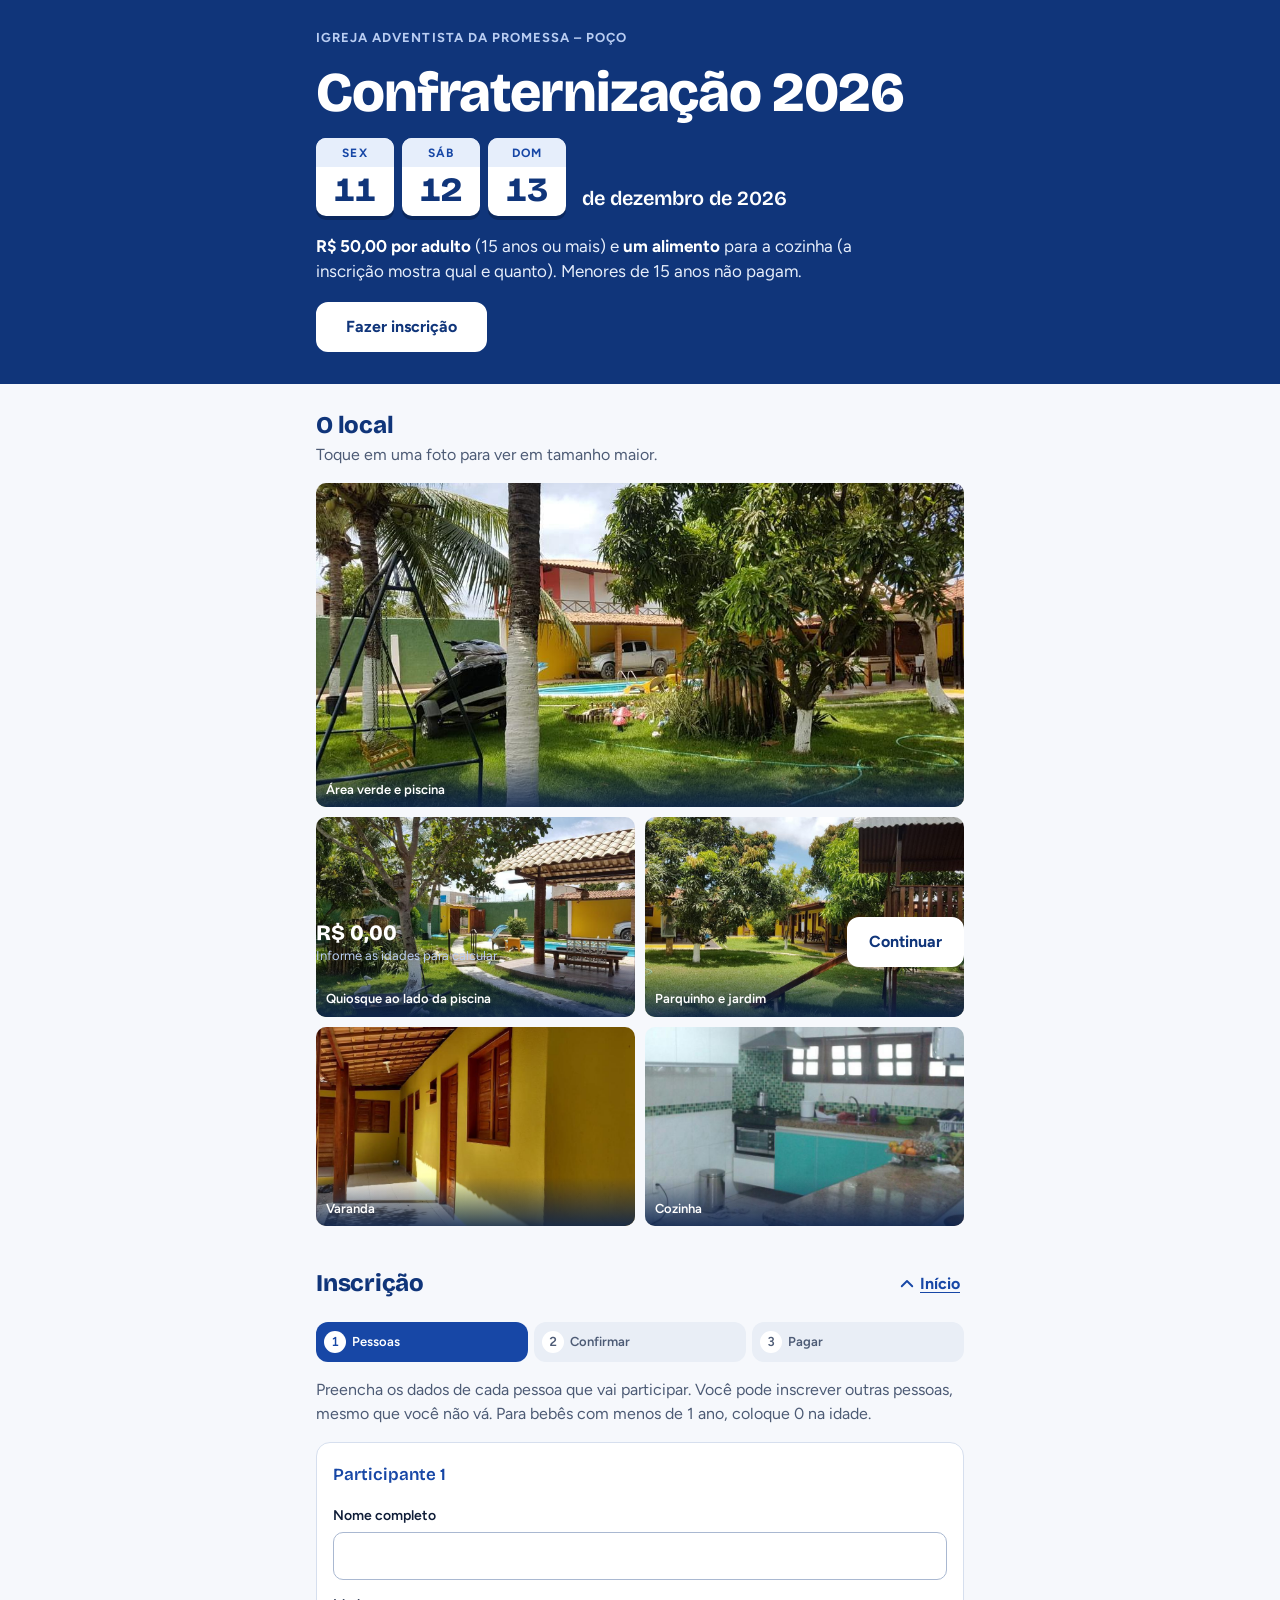
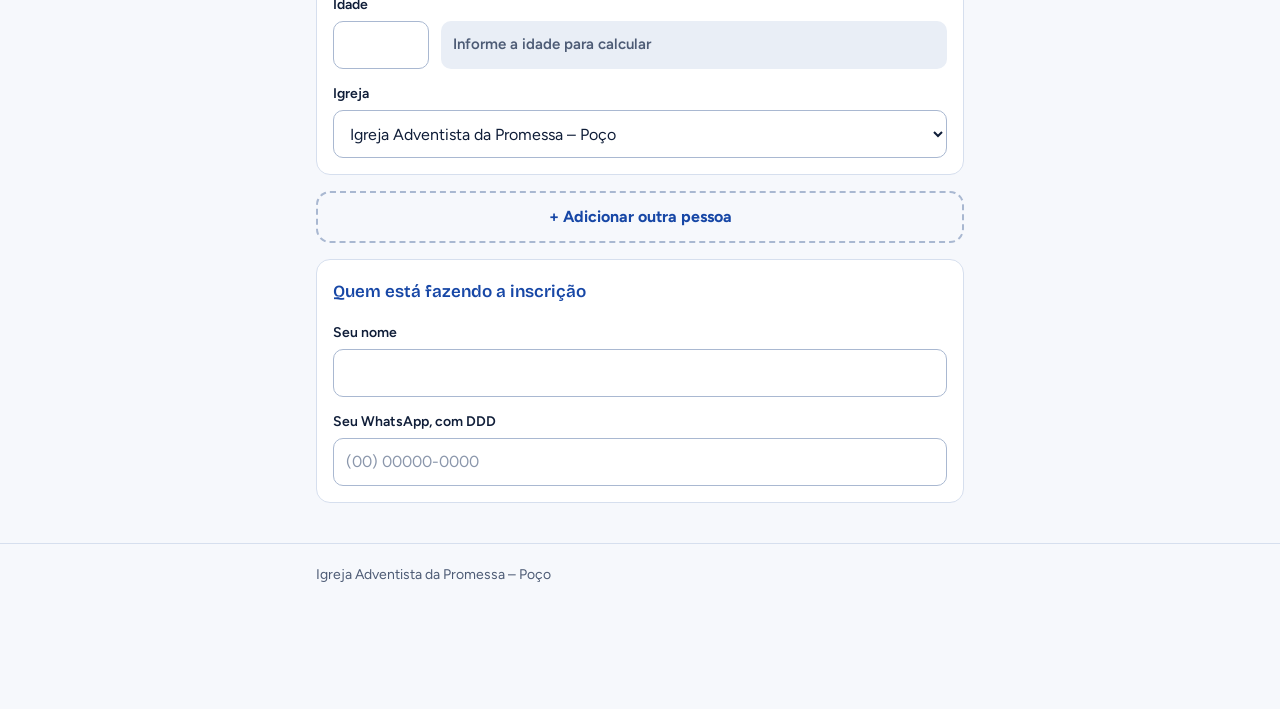
==== commit 26cb4730: "Alimentos com quantidade por item, para cada adulto gastar o mesmo A lista passa a ter 11 itens (ent" ====
--- a/site/index.html
+++ b/site/index.html
@@ -42,8 +42,8 @@
       </div>
       <p class="topo-local" id="topo-local" hidden></p>
       <p class="topo-regra" id="topo-regra">
-        <strong>R$ 50,00 por adulto</strong> (15 anos ou mais) e <strong>1 kg de alimento</strong>.
-        Menores de 15 anos não pagam.
+        <strong>R$ 50,00 por adulto</strong> (15 anos ou mais) e <strong>um alimento</strong> para a cozinha
+        (a inscrição mostra qual e quanto). Menores de 15 anos não pagam.
       </p>
       <a class="botao" id="ir-inscricao" href="#inscricao">Fazer inscrição</a>
     </div>
@@ -183,6 +183,9 @@
         <div class="levar" id="levar" hidden>
           <h3>Alimento para levar</h3>
           <ul id="levar-lista"></ul>
+          <p class="levar-nota" id="levar-nota" hidden>
+            As quantidades mudam de um alimento para outro para que cada adulto gaste mais ou menos o mesmo.
+          </p>
         </div>
 
         <div class="acoes">
--- a/site/estilo.css
+++ b/site/estilo.css
@@ -1042,6 +1042,11 @@
   overflow-wrap: anywhere;
 }
 
+.levar-nota {
+  font-size: 0.875rem;
+  color: var(--tinta-suave);
+}
+
 /* ---------- Pix ---------- */
 
 .pix {
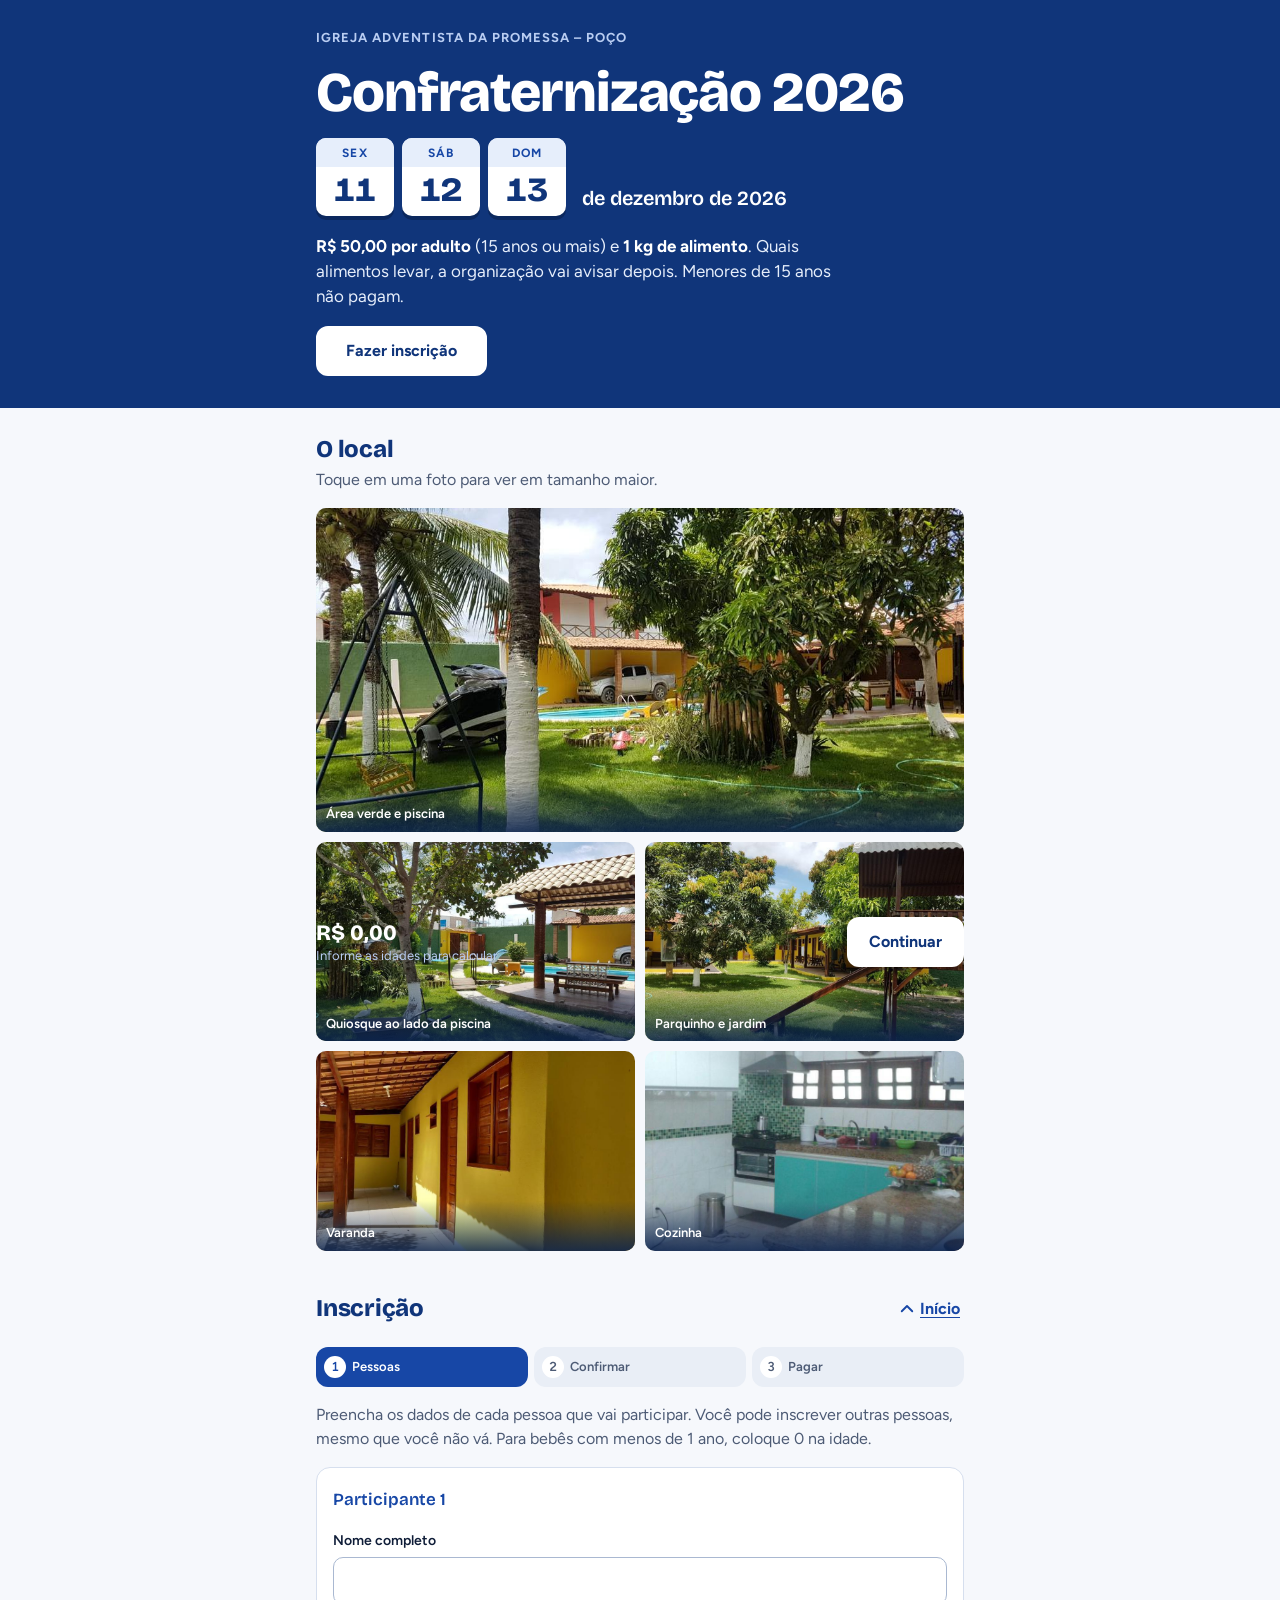
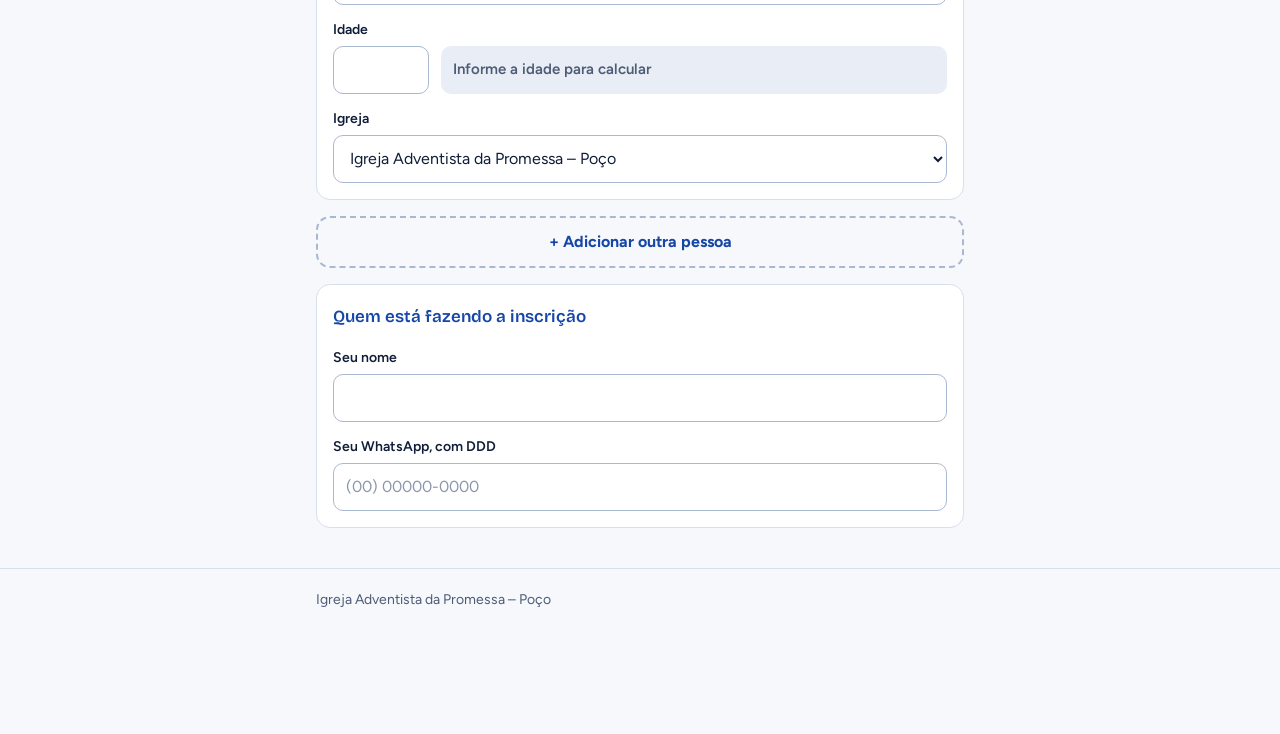
==== commit 2936c8dd: "Alimento volta a ser 1 kg por adulto, com os itens a definir A organização vai decidir depois quais " ====
--- a/site/index.html
+++ b/site/index.html
@@ -42,8 +42,8 @@
       </div>
       <p class="topo-local" id="topo-local" hidden></p>
       <p class="topo-regra" id="topo-regra">
-        <strong>R$ 50,00 por adulto</strong> (15 anos ou mais) e <strong>um alimento</strong> para a cozinha
-        (a inscrição mostra qual e quanto). Menores de 15 anos não pagam.
+        <strong>R$ 50,00 por adulto</strong> (15 anos ou mais) e <strong>1 kg de alimento</strong>.
+        Quais alimentos levar, a organização vai avisar depois. Menores de 15 anos não pagam.
       </p>
       <a class="botao" id="ir-inscricao" href="#inscricao">Fazer inscrição</a>
     </div>
@@ -183,6 +183,7 @@
         <div class="levar" id="levar" hidden>
           <h3>Alimento para levar</h3>
           <ul id="levar-lista"></ul>
+          <p id="levar-aviso" hidden></p>
           <p class="levar-nota" id="levar-nota" hidden>
             As quantidades mudam de um alimento para outro para que cada adulto gaste mais ou menos o mesmo.
           </p>
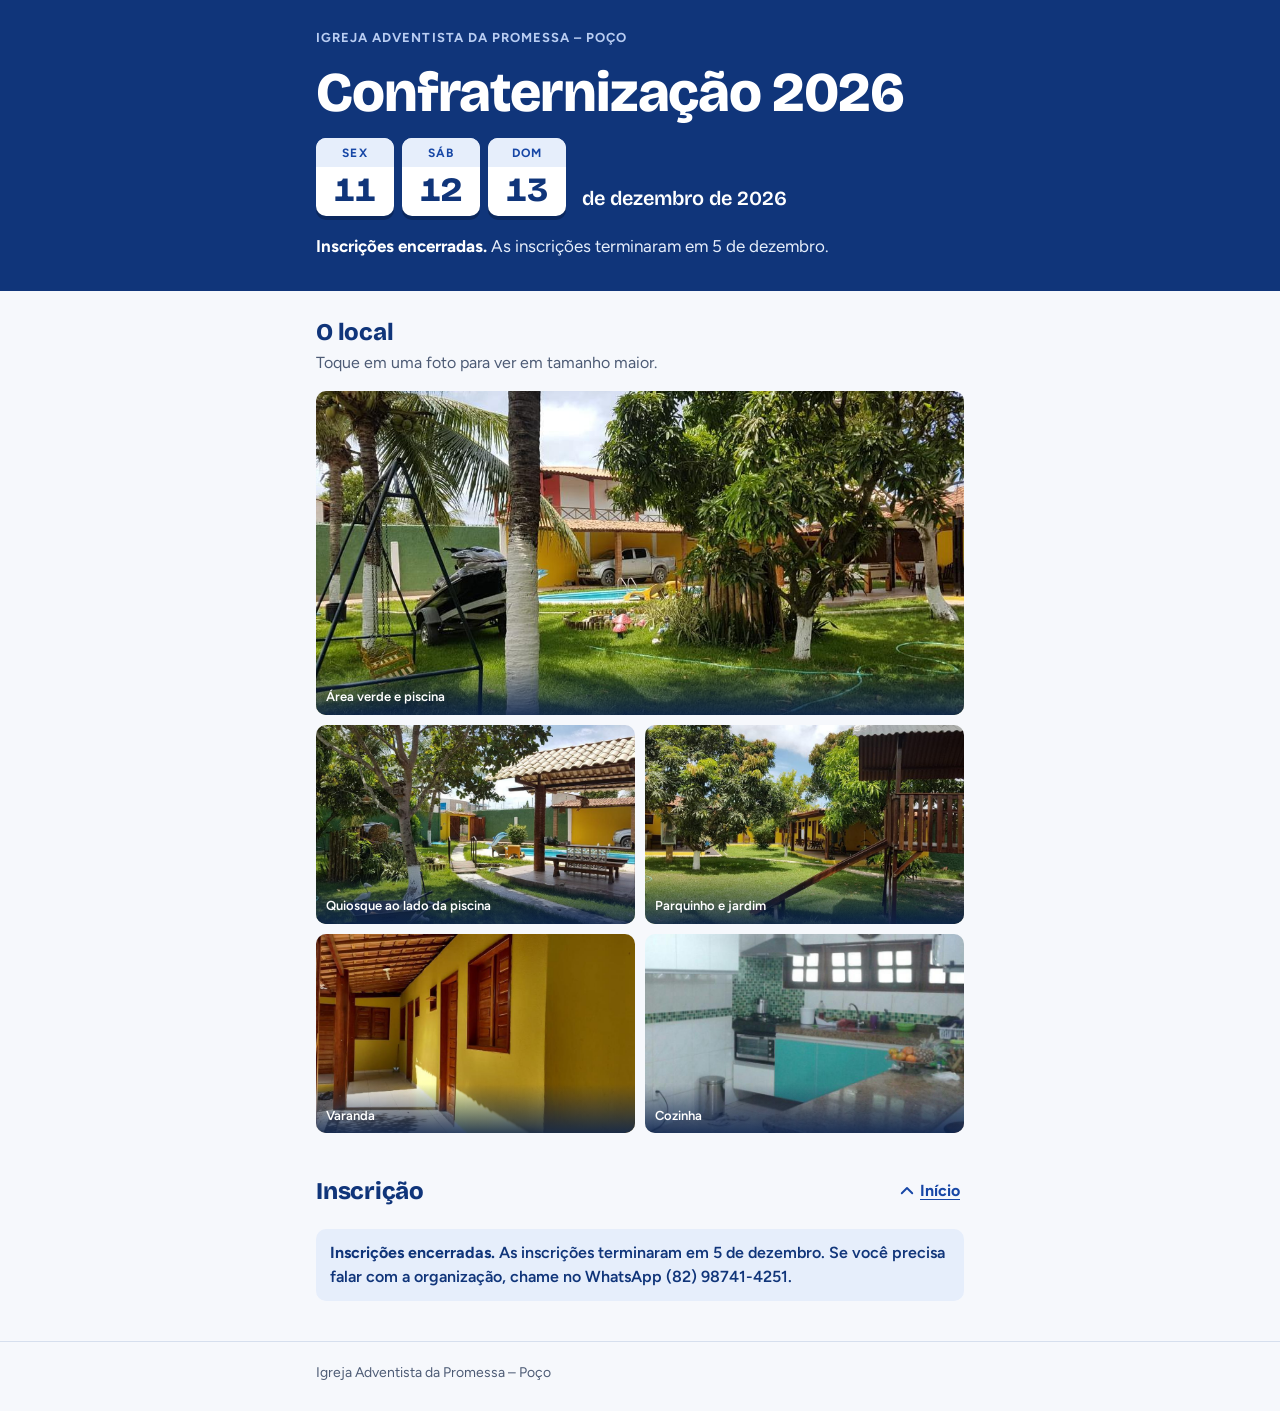
==== commit 048dfced: "Valor por data (R$ 50 até 30/11, R$ 100 até 5/12) e fim das inscrições O valor por adulto passa a de" ====
--- a/site/index.html
+++ b/site/index.html
@@ -10,7 +10,7 @@
   <meta name="robots" content="noindex">
   <!-- Prévia quando o link é compartilhado no WhatsApp -->
   <meta property="og:title" content="Confraternização 2026 · IAP Poço">
-  <meta property="og:description" content="11, 12 e 13 de dezembro. Faça aqui a sua inscrição e a da sua família.">
+  <meta property="og:description" content="11, 12 e 13 de dezembro. Faça aqui a sua inscrição e a da sua família até 5 de dezembro.">
   <meta property="og:type" content="website">
   <meta property="og:locale" content="pt_BR">
   <meta property="og:url" content="https://inscricao-confra-2026.vercel.app/">
@@ -18,7 +18,7 @@
   <meta property="og:image:type" content="image/jpeg">
   <meta property="og:image:width" content="1200">
   <meta property="og:image:height" content="630">
-  <meta property="og:image:alt" content="Confraternização 2026 da IAP Poço, 11, 12 e 13 de dezembro. Inscrições abertas.">
+  <meta property="og:image:alt" content="Confraternização 2026 da IAP Poço, 11, 12 e 13 de dezembro. Inscrições até 5 de dezembro.">
   <meta name="twitter:card" content="summary_large_image">
   <meta name="theme-color" content="#10357a">
   <link rel="icon" href="data:image/svg+xml,%3Csvg xmlns='http://www.w3.org/2000/svg' viewBox='0 0 64 64'%3E%3Crect width='64' height='64' rx='14' fill='%2310357a'/%3E%3Crect x='14' y='17' width='36' height='33' rx='5' fill='%23fff'/%3E%3Crect x='14' y='17' width='36' height='10' rx='4' fill='%23b9cdf2'/%3E%3Crect x='22' y='11' width='5' height='11' rx='2.5' fill='%23fff'/%3E%3Crect x='37' y='11' width='5' height='11' rx='2.5' fill='%23fff'/%3E%3C/svg%3E">
@@ -41,9 +41,13 @@
         <p class="datas-mes" id="datas-mes">de dezembro de 2026</p>
       </div>
       <p class="topo-local" id="topo-local" hidden></p>
+      <ul class="lotes" id="lotes" aria-label="Valor por adulto">
+        <li class="lote lote-atual"><span class="lote-prazo">Até 30/11<span class="lote-tag">agora</span></span><strong class="lote-valor">R$ 50,00</strong></li>
+        <li class="lote"><span class="lote-prazo">De 1º a 5/12</span><strong class="lote-valor">R$ 100,00</strong></li>
+      </ul>
       <p class="topo-regra" id="topo-regra">
-        <strong>R$ 50,00 por adulto</strong> (15 anos ou mais) e <strong>1 kg de alimento</strong>.
-        Quais alimentos levar, a organização vai avisar depois. Menores de 15 anos não pagam.
+        Valor por adulto (15 anos ou mais). Menores de 15 anos não pagam.
+        <strong>Inscrições até 5 de dezembro.</strong>
       </p>
       <a class="botao" id="ir-inscricao" href="#inscricao">Fazer inscrição</a>
     </div>
@@ -73,6 +77,8 @@
         <li id="etapa-ind-2"><button type="button" class="etapa-botao" data-etapa="2" disabled><span class="num">2</span> Confirmar</button></li>
         <li id="etapa-ind-3"><button type="button" class="etapa-botao" data-etapa="3" disabled><span class="num">3</span> Pagar</button></li>
       </ol>
+
+      <p class="aviso aviso-info" id="encerradas" hidden></p>
 
       <button type="button" class="botao-texto link-nav botao-voltar" id="voltar-etapa" hidden>
         <svg viewBox="0 0 24 24" aria-hidden="true"><path d="M15 5l-7 7 7 7"/></svg>
@@ -181,7 +187,7 @@
         </div>
 
         <div class="levar" id="levar" hidden>
-          <h3>Alimento para levar</h3>
+          <h3 id="levar-titulo">Alimento para levar</h3>
           <ul id="levar-lista"></ul>
           <p id="levar-aviso" hidden></p>
           <p class="levar-nota" id="levar-nota" hidden>
--- a/site/estilo.css
+++ b/site/estilo.css
@@ -203,6 +203,76 @@
   font-weight: 600;
 }
 
+/* Valor por adulto conforme a data da inscrição */
+.lotes {
+  display: flex;
+  flex-wrap: wrap;
+  gap: 8px;
+}
+
+.lote {
+  flex: 1 1 150px;
+  max-width: 220px;
+  padding: 9px 14px 11px;
+  border: 2px solid rgb(185 205 242 / 0.5);
+  border-radius: 10px;
+  display: flex;
+  flex-direction: column;
+  gap: 4px;
+}
+
+.lote-prazo {
+  display: flex;
+  flex-wrap: wrap;
+  align-items: center;
+  justify-content: space-between;
+  gap: 4px 8px;
+  white-space: nowrap;
+  font-size: 0.75rem;
+  font-weight: 700;
+  letter-spacing: 0.08em;
+  text-transform: uppercase;
+  color: var(--azul-suave);
+}
+
+.lote-valor {
+  font-family: var(--fonte-titulo);
+  font-weight: 800;
+  font-size: 1.625rem;
+  line-height: 1;
+  font-variant-numeric: tabular-nums;
+}
+
+/* O valor de agora é uma folhinha branca, como os dias do evento */
+.lote-atual {
+  background: var(--branco);
+  border-color: var(--branco);
+  color: var(--azul-forte);
+  box-shadow: 0 4px 0 rgb(4 16 40 / 0.35);
+}
+
+.lote-atual .lote-prazo {
+  color: var(--azul);
+}
+
+.lote-tag {
+  padding: 2px 8px;
+  border-radius: 999px;
+  background: var(--azul-claro);
+  color: var(--azul);
+  font-size: 0.6875rem;
+  letter-spacing: 0.06em;
+}
+
+.lote-passado {
+  opacity: 0.55;
+}
+
+.lote-passado .lote-valor {
+  text-decoration: line-through;
+  text-decoration-thickness: 2px;
+}
+
 .topo-regra {
   max-width: 34rem;
   font-size: 1.0625rem;
